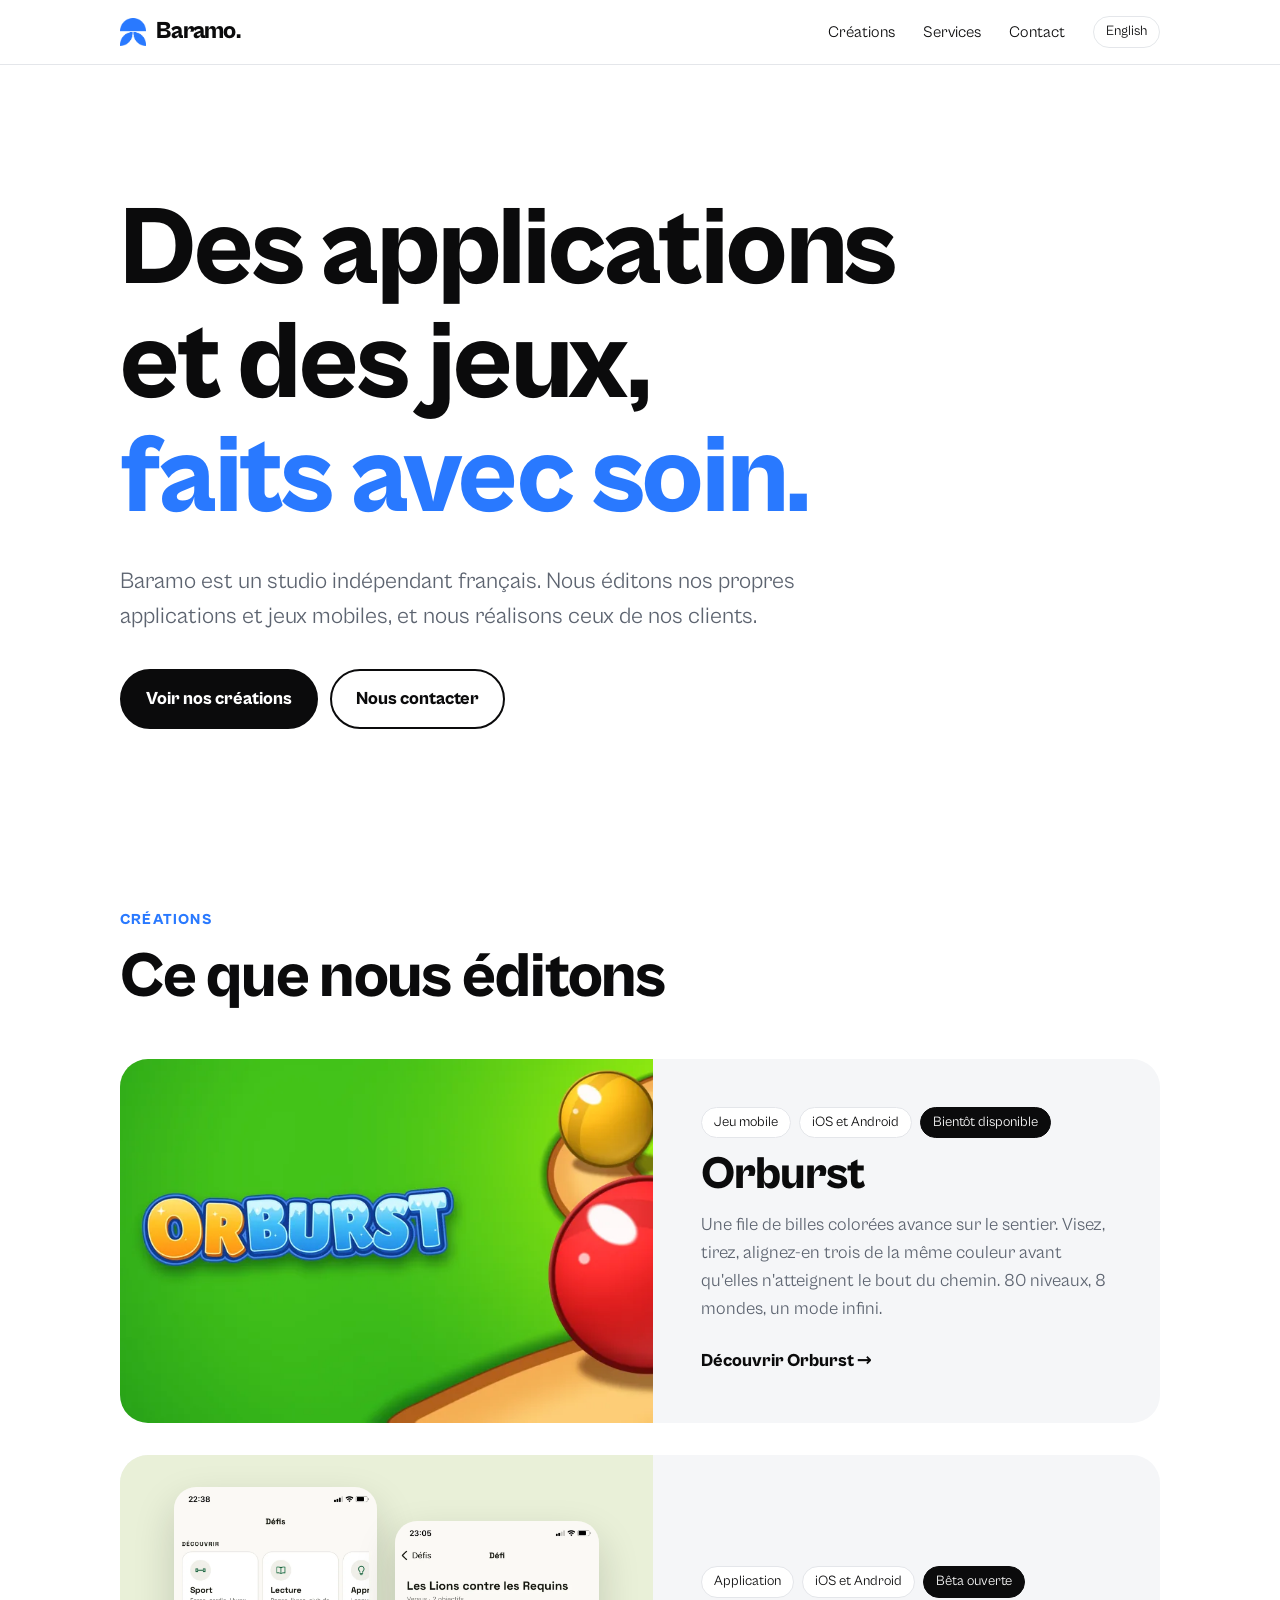
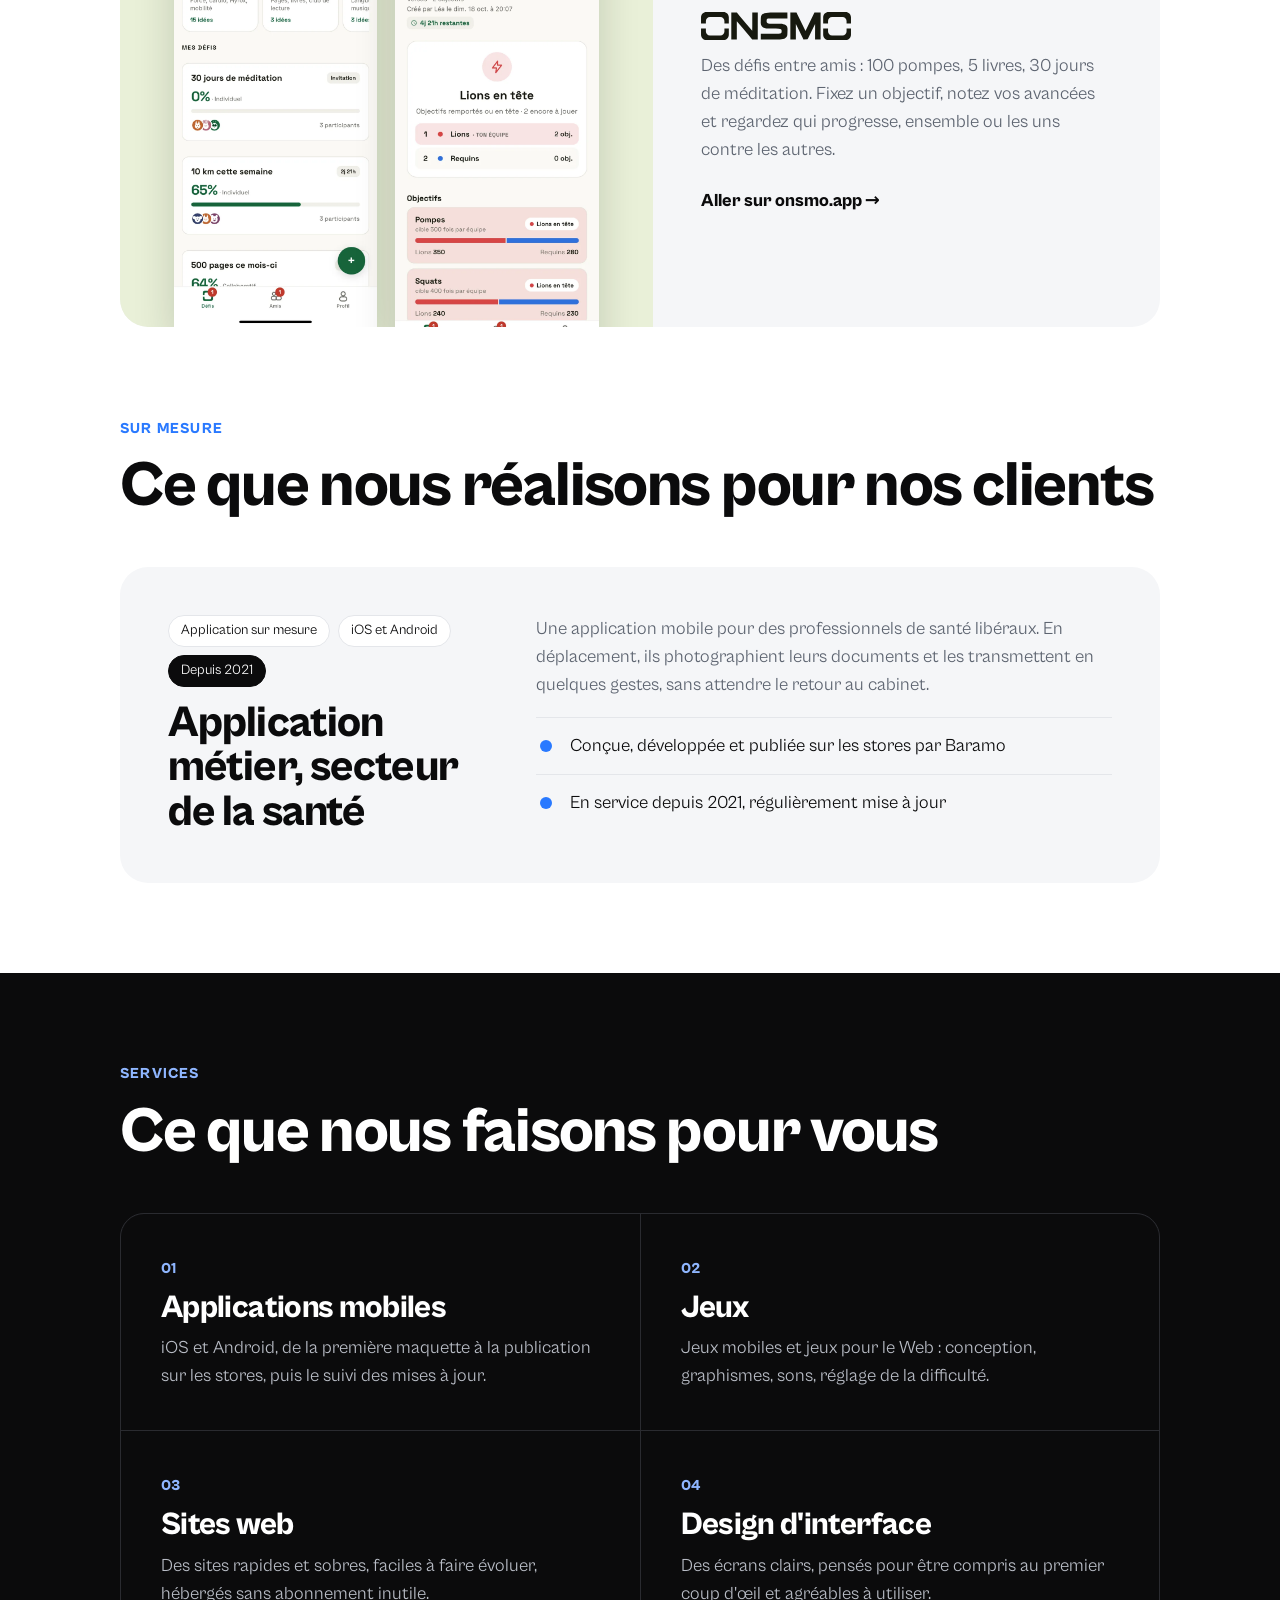
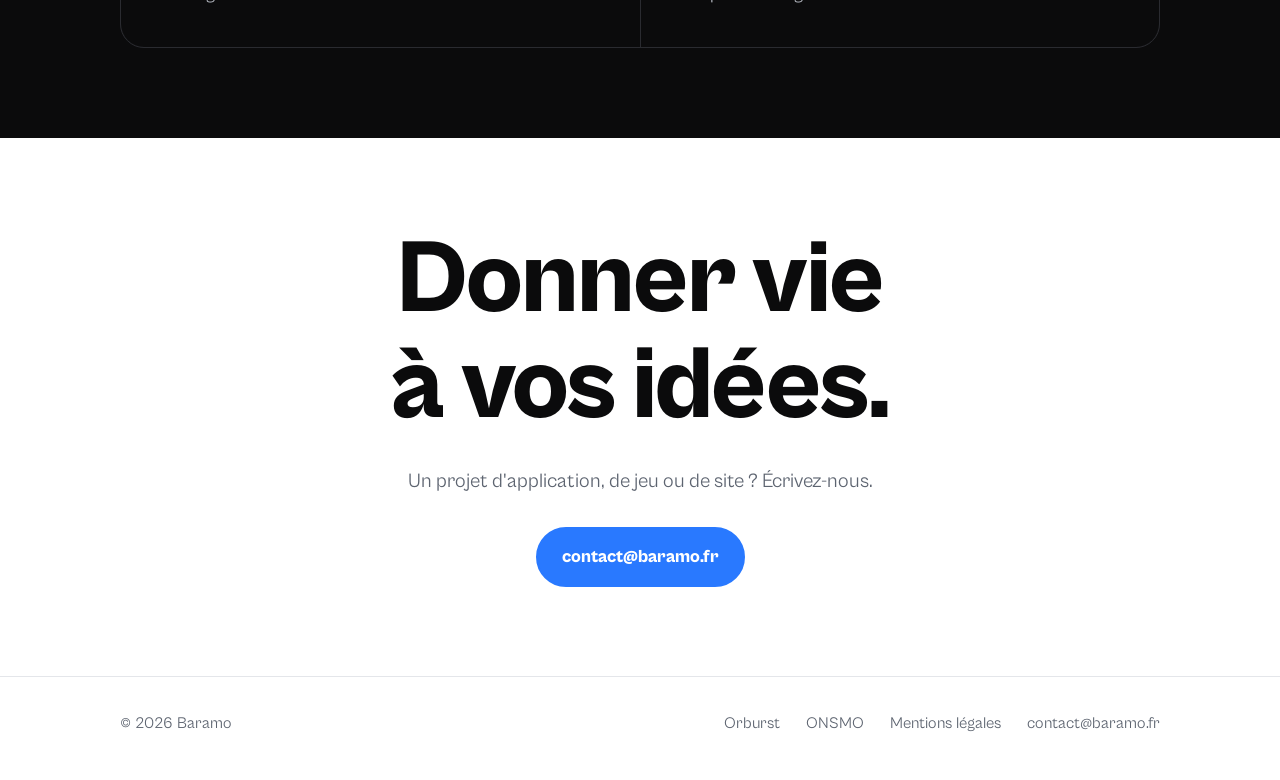
==== index.html @ 48aff891 "Nouveau site" ====
<!doctype html>
<html lang="fr">
<head>
<meta charset="utf-8">
<meta name="viewport" content="width=device-width, initial-scale=1">
<title>Baramo – Applications et jeux mobiles</title>
<meta name="description" content="Baramo est un studio indépendant français : nous éditons nos applications et jeux mobiles (Orburst, ONSMO) et réalisons ceux de nos clients.">
<link rel="canonical" href="https://baramo.fr/">
<link rel="alternate" hreflang="fr" href="https://baramo.fr/">
<link rel="alternate" hreflang="en" href="https://baramo.fr/en/">
<meta property="og:title" content="Baramo – Applications et jeux mobiles">
<meta property="og:description" content="Baramo est un studio indépendant français : nous éditons nos applications et jeux mobiles (Orburst, ONSMO) et réalisons ceux de nos clients.">
<meta property="og:image" content="https://baramo.fr/assets/img/orburst-banner.webp">
<link rel="icon" type="image/png" href="assets/img/baramo-mark.png">
<link rel="stylesheet" href="assets/styles.css">
</head>
<body>
<header class="top">
  <div class="wrap">
    <a class="brand" href="./"><img src="assets/img/baramo-mark.png" alt="">Baramo.</a>
    <nav>
      <a class="hide-s" href="./#creations">Créations</a>
      <a class="hide-s" href="./#services">Services</a>
      <a href="./#contact">Contact</a>
      <a class="lang" href="en/" hreflang="en" lang="en">English</a>
    </nav>
  </div>
</header>
<main>
<div class="wrap hero">
  <h1>Des applications et des jeux, <em>faits avec soin.</em></h1>
  <p>Baramo est un studio indépendant français. Nous éditons nos propres applications et jeux mobiles, et nous réalisons ceux de nos clients.</p>
  <div class="actions">
    <a class="btn" href="#creations">Voir nos créations</a>
    <a class="btn ghost" href="#contact">Nous contacter</a>
  </div>
</div>

<section id="creations">
  <div class="wrap">
    <span class="eyebrow">Créations</span>
    <h2 class="title">Ce que nous éditons</h2>
    <div class="work">
      <a class="card" href="orburst/">
        <div class="media"><img class="cover" src="assets/img/orburst-banner.webp" alt="Orburst" width="1024" height="500"></div>
        <div class="text">
          <div class="tags"><span class="tag">Jeu mobile</span><span class="tag">iOS et Android</span><span class="tag status">Bientôt disponible</span></div>
          <h3>Orburst</h3>
          <p>Une file de billes colorées avance sur le sentier. Visez, tirez, alignez-en trois de la même couleur avant qu'elles n'atteignent le bout du chemin. 80 niveaux, 8 mondes, un mode infini.</p>
          <span class="more">Découvrir Orburst →</span>
        </div>
      </a>
      <a class="card onsmo" href="https://onsmo.app">
        <div class="media">
          <img src="assets/img/onsmo-1.webp" alt="" width="720" height="1558" loading="lazy">
          <img src="assets/img/onsmo-2.webp" alt="" width="720" height="1558" loading="lazy">
        </div>
        <div class="text">
          <div class="tags"><span class="tag">Application</span><span class="tag">iOS et Android</span><span class="tag status">Bêta ouverte</span></div>
          <h3><img class="logo" src="assets/img/onsmo.svg" alt="ONSMO"></h3>
          <p>Des défis entre amis : 100 pompes, 5 livres, 30 jours de méditation. Fixez un objectif, notez vos avancées et regardez qui progresse, ensemble ou les uns contre les autres.</p>
          <span class="more">Aller sur onsmo.app →</span>
        </div>
      </a>
    </div>
  </div>
</section>

<!-- client non nommé tant qu'il n'a pas donné son accord -->
<section id="clients" style="padding-top:0">
  <div class="wrap">
    <span class="eyebrow">Sur mesure</span>
    <h2 class="title">Ce que nous réalisons pour nos clients</h2>
    <div class="card case">
      <div class="text">
        <div class="tags"><span class="tag">Application sur mesure</span><span class="tag">iOS et Android</span><span class="tag status">Depuis 2021</span></div>
        <h3>Application métier, secteur de la santé</h3>
      </div>
      <div class="text">
        <p>Une application mobile pour des professionnels de santé libéraux. En déplacement, ils photographient leurs documents et les transmettent en quelques gestes, sans attendre le retour au cabinet.</p>
        <ul class="list">
          <li>Conçue, développée et publiée sur les stores par Baramo</li>
          <li>En service depuis 2021, régulièrement mise à jour</li>
        </ul>
      </div>
    </div>
  </div>
</section>

<section id="services" class="band">
  <div class="wrap">
    <span class="eyebrow">Services</span>
    <h2 class="title">Ce que nous faisons pour vous</h2>
    <div class="services">
      <div><span class="n">01</span><h3>Applications mobiles</h3><p>iOS et Android, de la première maquette à la publication sur les stores, puis le suivi des mises à jour.</p></div>
      <div><span class="n">02</span><h3>Jeux</h3><p>Jeux mobiles et jeux pour le Web : conception, graphismes, sons, réglage de la difficulté.</p></div>
      <div><span class="n">03</span><h3>Sites web</h3><p>Des sites rapides et sobres, faciles à faire évoluer, hébergés sans abonnement inutile.</p></div>
      <div><span class="n">04</span><h3>Design d'interface</h3><p>Des écrans clairs, pensés pour être compris au premier coup d'œil et agréables à utiliser.</p></div>
    </div>
  </div>
</section>

<section id="contact" class="contact">
  <div class="wrap">
    <h2>Donner vie<br>à vos idées.</h2>
    <p>Un projet d'application, de jeu ou de site ? Écrivez-nous.</p>
    <a class="btn blue" href="mailto:contact@baramo.fr">contact@baramo.fr</a>
  </div>
</section>
</main>
<footer>
  <div class="wrap">
    <span class="grow">© 2026 Baramo</span>
    <a href="orburst/">Orburst</a>
    <a href="https://onsmo.app">ONSMO</a>
    <a href="mentions-legales.html">Mentions légales</a>
    <a href="mailto:contact@baramo.fr">contact@baramo.fr</a>
  </div>
</footer>
</body>
</html>
---- assets/styles.css ----
@font-face {
  font-family: "Cabinet Grotesk";
  src: url("fonts/CabinetGrotesk-Regular.otf") format("opentype");
  font-weight: 400;
  font-display: swap;
}
@font-face {
  font-family: "Cabinet Grotesk";
  src: url("fonts/CabinetGrotesk-Extrabold.otf") format("opentype");
  font-weight: 800;
  font-display: swap;
}

:root {
  --ink: #0b0b0c;
  --muted: #5d6470;
  --line: #e4e6ea;
  --paper: #ffffff;
  --soft: #f5f6f8;
  --blue: #2979ff;
  --blue-dark: #0f5fe6;
  --wrap: 1120px;
  --gutter: clamp(18px, 4vw, 40px);
}

* { box-sizing: border-box; }
html { scroll-behavior: smooth; -webkit-text-size-adjust: 100%; }
body {
  margin: 0;
  background: var(--paper);
  color: var(--ink);
  font-family: "Cabinet Grotesk", system-ui, -apple-system, "Segoe UI", Roboto, sans-serif;
  font-size: 18px;
  line-height: 1.55;
}
img { max-width: 100%; height: auto; display: block; }
a { color: inherit; }
h1, h2, h3 { font-weight: 800; line-height: 1.02; letter-spacing: -0.02em; margin: 0; text-wrap: balance; }
p { margin: 0 0 1em; }
.wrap { max-width: var(--wrap); margin: 0 auto; padding: 0 var(--gutter); }

/* ── en-tête ── */
.top { position: sticky; top: 0; z-index: 10; background: rgba(255, 255, 255, 0.9); backdrop-filter: blur(10px); border-bottom: 1px solid var(--line); }
.top .wrap { display: flex; align-items: center; gap: 18px; min-height: 64px; }
.brand { display: flex; align-items: center; gap: 10px; text-decoration: none; font-weight: 800; font-size: 24px; letter-spacing: -0.03em; }
.brand img { width: 26px; height: auto; }
.top nav { margin-left: auto; display: flex; align-items: center; gap: clamp(12px, 2.4vw, 28px); font-size: 16px; }
.top nav a { text-decoration: none; }
.top nav a:hover { color: var(--blue); }
.lang { border: 1px solid var(--line); border-radius: 999px; padding: 4px 12px; font-size: 14px; }
@media (max-width: 560px) { .top nav .hide-s { display: none; } }

/* ── accueil ── */
.hero { padding-top: clamp(56px, 10vw, 130px); padding-bottom: clamp(40px, 7vw, 90px); }
.hero h1 { font-size: clamp(44px, 9vw, 112px); max-width: 12ch; }
.hero h1 em { font-style: normal; color: var(--blue); }
.hero p { font-size: clamp(18px, 2.2vw, 23px); color: var(--muted); max-width: 46ch; margin: 28px 0 34px; }
.actions { display: flex; flex-wrap: wrap; gap: 12px; }
.btn { display: inline-block; text-decoration: none; font-weight: 800; padding: 14px 24px; border-radius: 999px; background: var(--ink); color: #fff; border: 2px solid var(--ink); }
.btn:hover { background: var(--blue); border-color: var(--blue); }
.btn.ghost { background: transparent; color: var(--ink); }
.btn.ghost:hover { color: var(--blue); }
.btn.blue { background: var(--blue); border-color: var(--blue); }
.btn.blue:hover { background: var(--blue-dark); border-color: var(--blue-dark); }

section { padding: clamp(44px, 7vw, 96px) 0; }
.eyebrow { display: block; font-size: 15px; font-weight: 800; letter-spacing: 0.08em; text-transform: uppercase; color: var(--blue); margin-bottom: 14px; }
.title { font-size: clamp(34px, 5.4vw, 64px); margin-bottom: clamp(26px, 4vw, 48px); }

/* ── créations ── */
.work { display: grid; gap: clamp(18px, 3vw, 32px); }
.card { display: grid; grid-template-columns: 1.05fr 1fr; border-radius: 28px; overflow: hidden; background: var(--soft); text-decoration: none; }
.card .media { min-height: 320px; position: relative; overflow: hidden; }
.card .media > img.cover { position: absolute; inset: 0; width: 100%; height: 100%; object-fit: cover; object-position: left center; }
.card .text { padding: clamp(24px, 4vw, 48px); display: flex; flex-direction: column; align-items: flex-start; justify-content: center; }
.card h3 { font-size: clamp(30px, 4vw, 46px); margin: 14px 0 12px; }
.card p { color: var(--muted); }
.card .more { font-weight: 800; color: var(--ink); margin-top: 6px; }
.card:hover .more { color: var(--blue); }
.tags { display: flex; flex-wrap: wrap; gap: 8px; font-size: 14px; }
.tag { padding: 4px 12px; border-radius: 999px; background: #fff; border: 1px solid var(--line); }
.tag.status { background: var(--ink); color: #fff; border-color: var(--ink); }
.card.onsmo .media { background: #e9f0d8; display: flex; align-items: flex-end; justify-content: center; gap: 18px; padding: 32px 24px 0; }
.card.onsmo .media img { width: 42%; max-width: 210px; border-radius: 22px 22px 0 0; box-shadow: 0 18px 40px rgba(23, 25, 15, 0.18); }
.card.onsmo .media img + img { transform: translateY(34px); }
.card.onsmo .logo { width: 150px; }
.card.case { grid-template-columns: 0.8fr 1.2fr; }
.card.case .text { justify-content: flex-start; }
.card.case .text + .text { padding-left: 0; }
.card.case h3 { font-size: clamp(30px, 3.6vw, 44px); margin-bottom: 0; }
.card.case .list { width: 100%; }
.card.case .list li { color: var(--ink); }
@media (max-width: 820px) {
  .card, .card.case { grid-template-columns: 1fr; }
  .card.case .text + .text { padding-left: clamp(24px, 4vw, 48px); padding-top: 0; }
  .card .media { min-height: 0; aspect-ratio: 16 / 9; }
  .card.onsmo .media { aspect-ratio: auto; height: 300px; }
}

/* ── services ── */
.band { background: var(--ink); color: #fff; }
.band .eyebrow { color: #8fb6ff; }
.services { display: grid; grid-template-columns: repeat(2, 1fr); gap: 1px; background: #2a2b30; border: 1px solid #2a2b30; border-radius: 24px; overflow: hidden; }
.services > div { background: var(--ink); padding: clamp(22px, 3.4vw, 40px); }
.services .n { color: #8fb6ff; font-weight: 800; font-size: 15px; }
.services h3 { font-size: clamp(24px, 3vw, 32px); margin: 10px 0 10px; }
.services p { color: #b9bdc6; margin: 0; }
@media (max-width: 700px) { .services { grid-template-columns: 1fr; } }

/* ── contact ── */
.contact { text-align: center; }
.contact h2 { font-size: clamp(42px, 8.5vw, 104px); margin-bottom: 26px; }
.contact p { color: var(--muted); font-size: 20px; margin-bottom: 30px; }

/* ── pied ── */
footer { border-top: 1px solid var(--line); padding: 34px 0 44px; font-size: 16px; color: var(--muted); }
footer .wrap { display: flex; flex-wrap: wrap; gap: 10px 26px; align-items: center; }
footer .grow { margin-right: auto; }
footer a { text-decoration: none; }
footer a:hover { color: var(--blue); }

/* ── page d'un jeu ── */
.game-head { padding-top: clamp(28px, 5vw, 60px); }
.banner { border-radius: 28px; width: 100%; aspect-ratio: 1024 / 500; object-fit: cover; }
.game-id { display: flex; align-items: center; gap: 20px; margin: clamp(26px, 4vw, 44px) 0 18px; }
.game-id img { width: 92px; border-radius: 22px; flex: none; }
.game-id h1 { font-size: clamp(44px, 7vw, 80px); }
.lead { font-size: clamp(19px, 2.2vw, 23px); max-width: 60ch; }
.cols { display: grid; grid-template-columns: 1.1fr 1fr; gap: clamp(24px, 5vw, 64px); align-items: start; }
@media (max-width: 820px) { .cols { grid-template-columns: 1fr; } }
.list { list-style: none; padding: 0; margin: 0; }
.list li { padding: 14px 0 14px 34px; border-top: 1px solid var(--line); position: relative; }
.list li::before { content: ""; position: absolute; left: 4px; top: 22px; width: 12px; height: 12px; border-radius: 50%; background: var(--blue); }
.shots { display: grid; grid-template-columns: repeat(3, 1fr); gap: clamp(10px, 2vw, 22px); }
.shots img { border-radius: 20px; border: 1px solid var(--line); width: 100%; }
.box { background: var(--soft); border-radius: 24px; padding: clamp(22px, 4vw, 40px); }
.box h2 { font-size: clamp(26px, 3.4vw, 36px); margin-bottom: 12px; }
.box p:last-child { margin-bottom: 0; }

/* ── pages de texte ── */
.prose { max-width: 760px; padding-top: clamp(36px, 6vw, 72px); padding-bottom: clamp(48px, 7vw, 96px); }
.prose h1 { font-size: clamp(38px, 6vw, 60px); margin-bottom: 10px; }
.prose h2 { font-size: 26px; margin: 2.2em 0 0.5em; letter-spacing: -0.01em; }
.prose .date { color: var(--muted); }
.prose ul { padding-left: 1.2em; }
.prose li { margin-bottom: 0.4em; }
.prose a, .box a, .lead a { color: var(--blue-dark); }
.prose address { font-style: normal; }
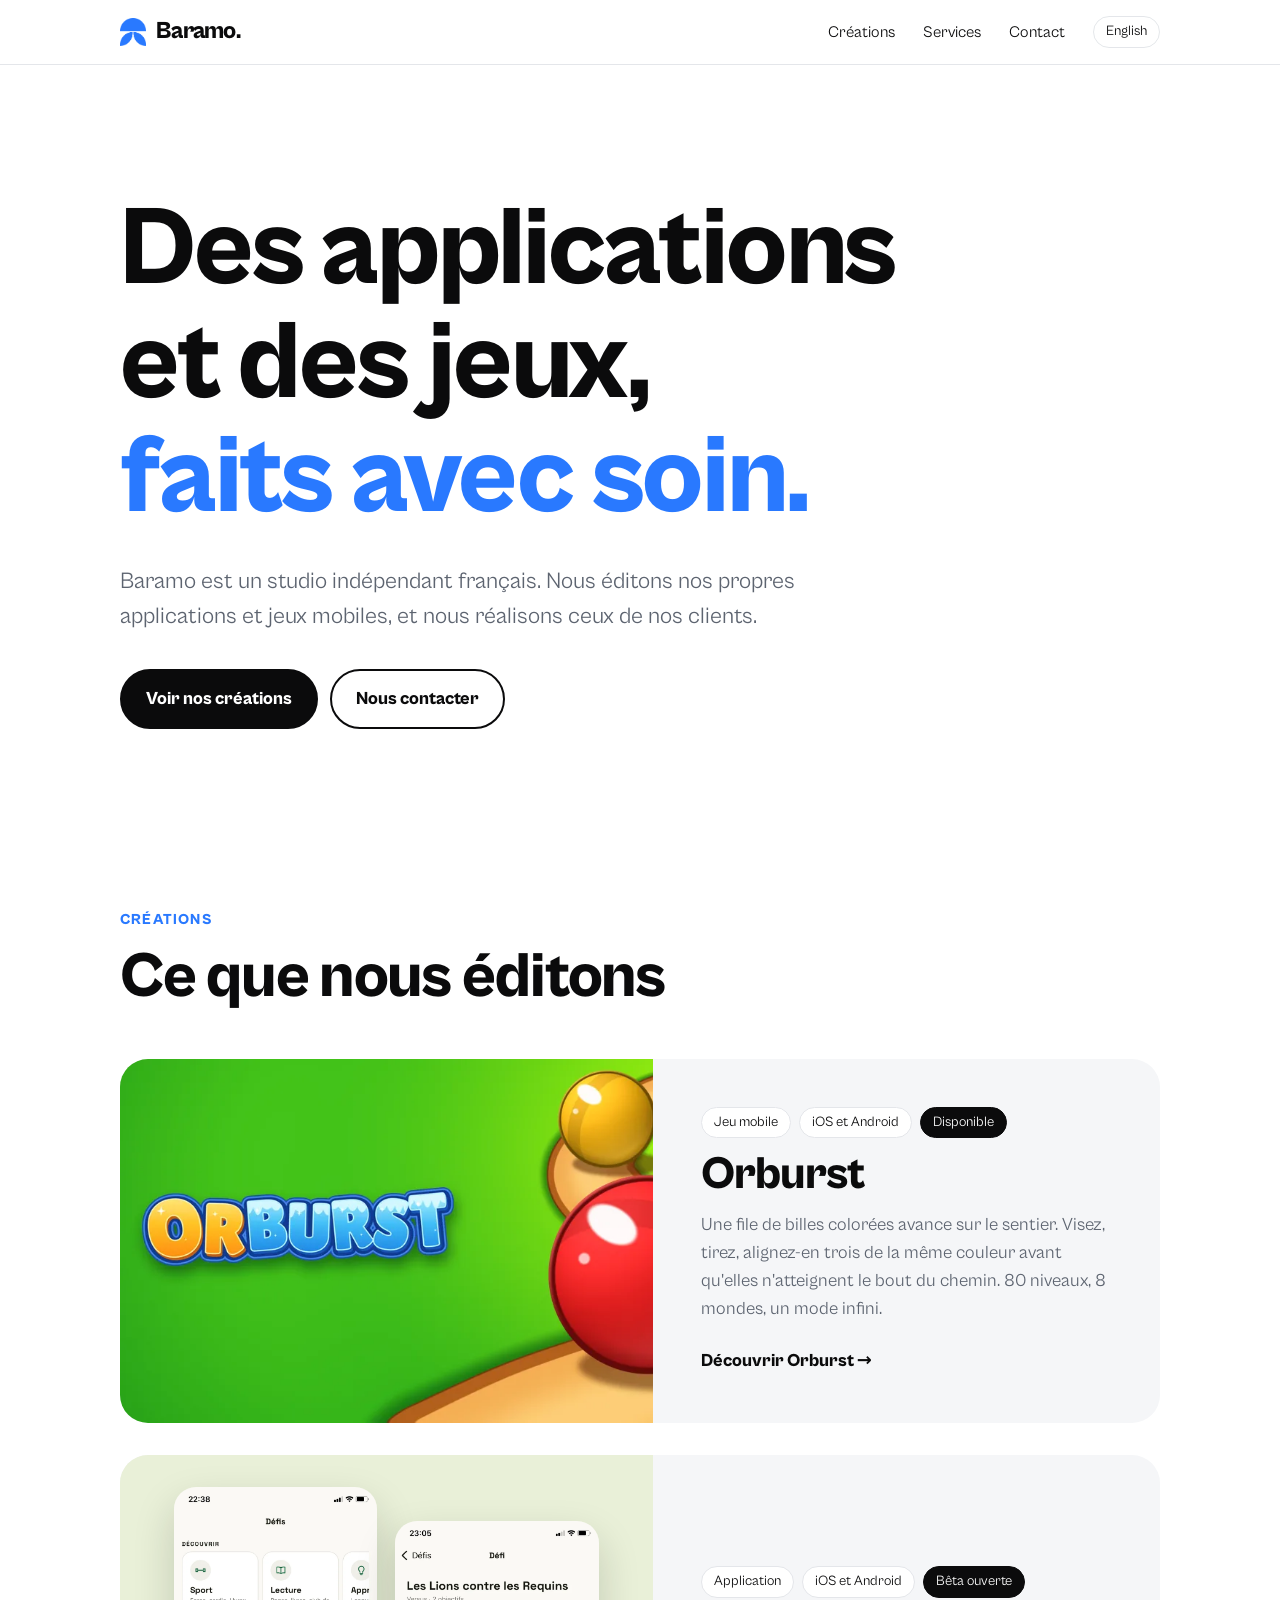
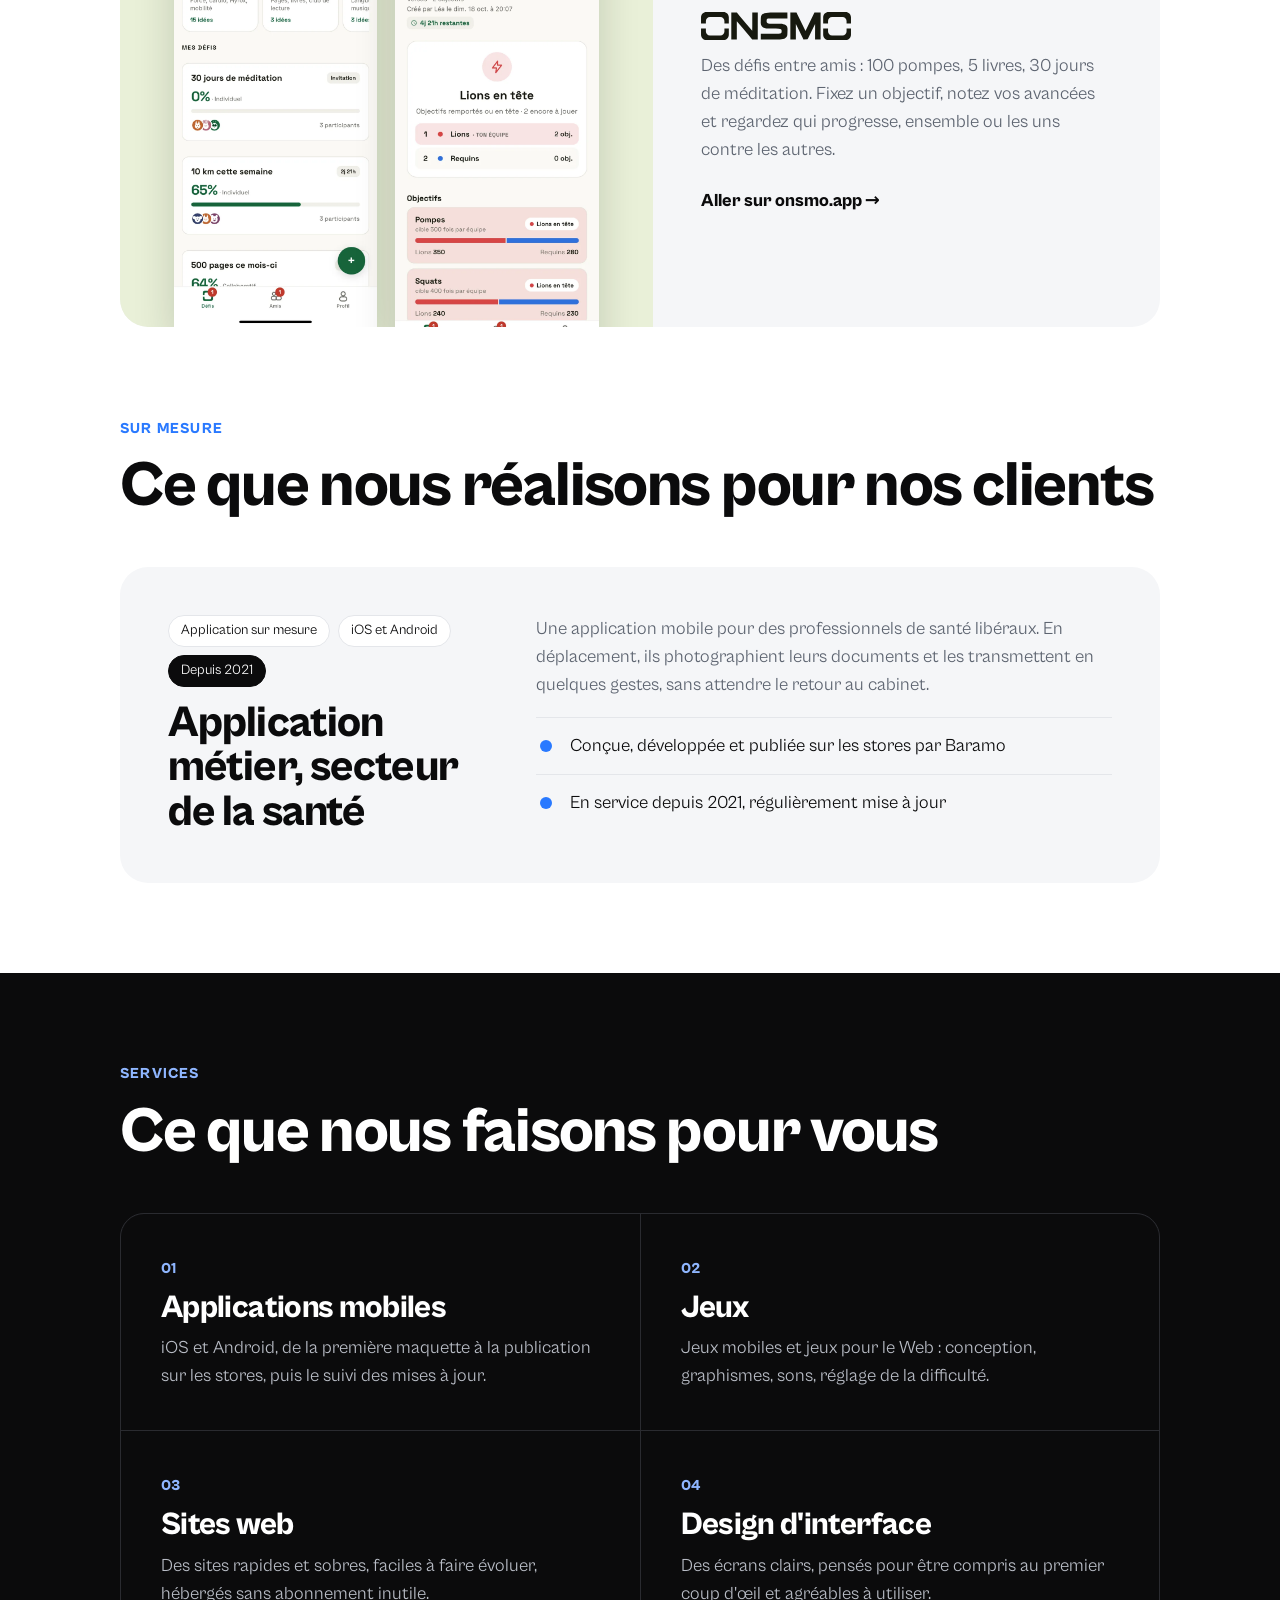
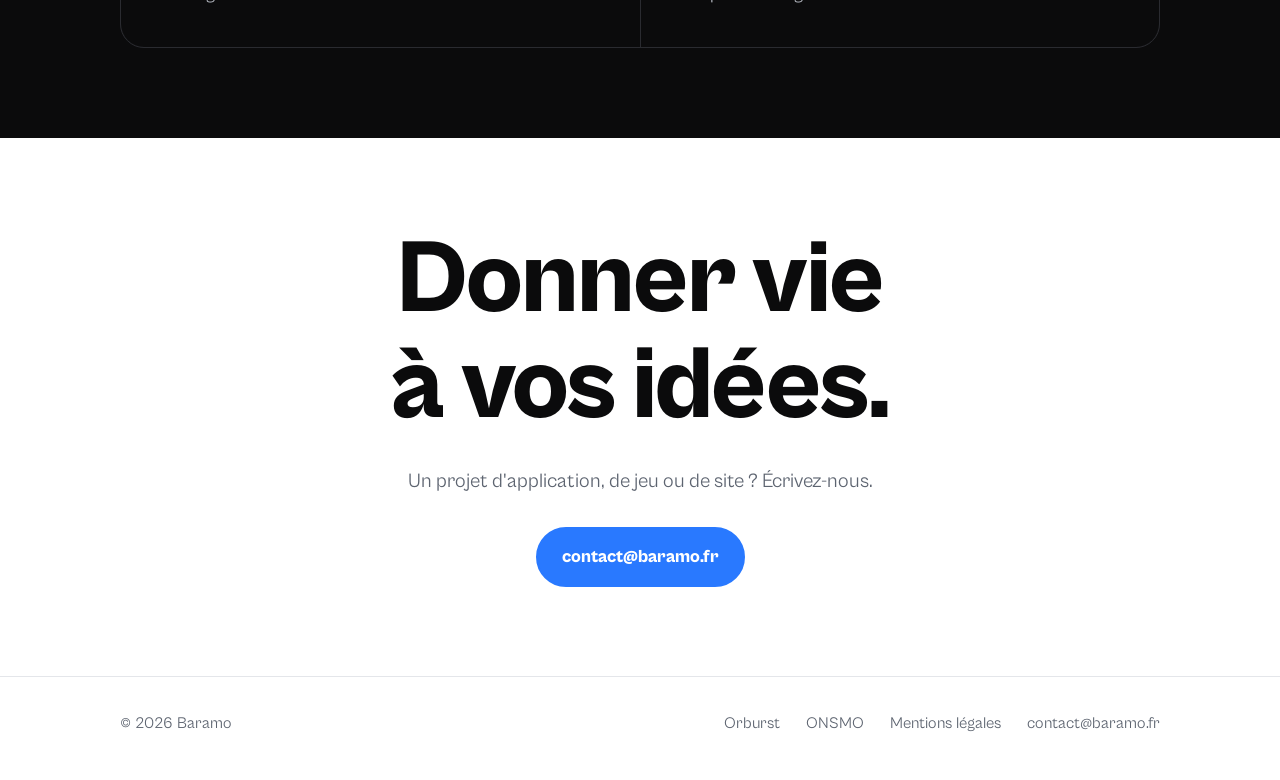
==== commit 40950b2a: "Orburst disponible" ====
--- a/index.html
+++ b/index.html
@@ -44,7 +44,7 @@
       <a class="card" href="orburst/">
         <div class="media"><img class="cover" src="assets/img/orburst-banner.webp" alt="Orburst" width="1024" height="500"></div>
         <div class="text">
-          <div class="tags"><span class="tag">Jeu mobile</span><span class="tag">iOS et Android</span><span class="tag status">Bientôt disponible</span></div>
+          <div class="tags"><span class="tag">Jeu mobile</span><span class="tag">iOS et Android</span><span class="tag status">Disponible</span></div>
           <h3>Orburst</h3>
           <p>Une file de billes colorées avance sur le sentier. Visez, tirez, alignez-en trois de la même couleur avant qu'elles n'atteignent le bout du chemin. 80 niveaux, 8 mondes, un mode infini.</p>
           <span class="more">Découvrir Orburst →</span>
